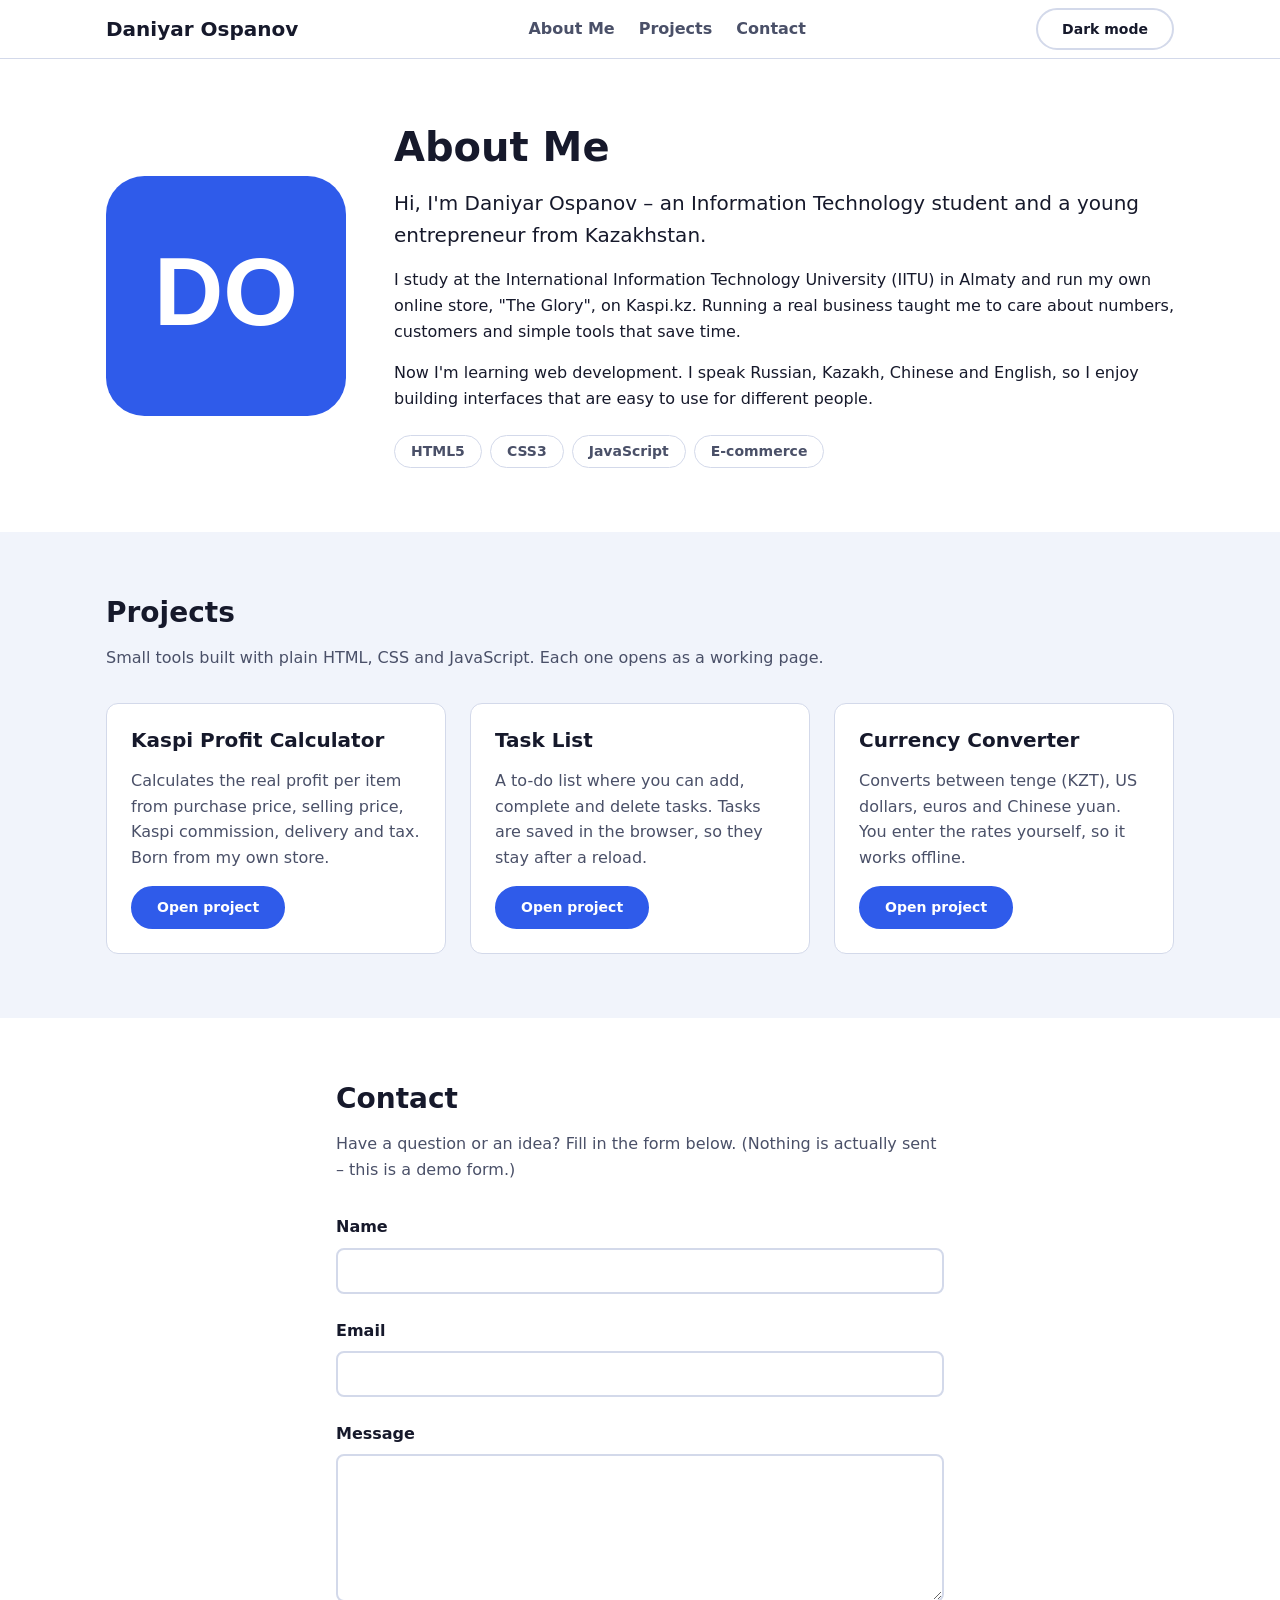
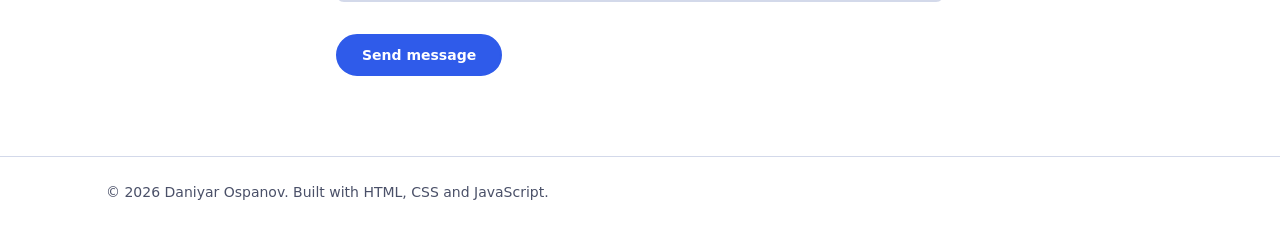
==== index.html @ 4421f018 "Add page structure, styling and theme toggle" ====
<!DOCTYPE html>
<html lang="en">
<head>
  <meta charset="UTF-8">
  <meta name="viewport" content="width=device-width, initial-scale=1">
  <title>Daniyar Ospanov – Portfolio</title>
  <meta name="description" content="Portfolio of Daniyar Ospanov, IT student at IITU and online store owner on Kaspi.kz.">
  <link rel="stylesheet" href="style.css">
  <script>
    /* Apply saved theme before paint to avoid a flash */
    try {
      var t = localStorage.getItem("theme");
      if (!t) t = window.matchMedia("(prefers-color-scheme: dark)").matches ? "dark" : "light";
      document.documentElement.setAttribute("data-theme", t);
    } catch (e) { document.documentElement.setAttribute("data-theme", "light"); }
  </script>
</head>
<body>
  <a class="skip-link" href="#main">Skip to content</a>

  <header class="site-header">
    <div class="container header-inner">
      <a class="logo" href="#about">Daniyar Ospanov</a>
      <nav aria-label="Main navigation">
        <ul class="nav-list">
          <li><a href="#about">About Me</a></li>
          <li><a href="#projects">Projects</a></li>
          <li><a href="#contact">Contact</a></li>
        </ul>
      </nav>
      <button id="theme-toggle" class="btn btn-ghost" type="button" aria-pressed="false">
        <span id="theme-label">Dark mode</span>
      </button>
    </div>
  </header>

  <main id="main">
    <section id="about" class="section" aria-labelledby="about-title">
      <div class="container about-grid">
        <img class="avatar" src="assets/avatar.svg" width="200" height="200" alt="Avatar with the initials DO on a blue background">
        <div>
          <h1 id="about-title">About Me</h1>
          <p class="lead">Hi, I'm Daniyar Ospanov – an Information Technology student and a young entrepreneur from Kazakhstan.</p>
          <p>I study at the International Information Technology University (IITU) in Almaty and run my own online store, "The Glory", on Kaspi.kz. Running a real business taught me to care about numbers, customers and simple tools that save time.</p>
          <p>Now I'm learning web development. I speak Russian, Kazakh, Chinese and English, so I enjoy building interfaces that are easy to use for different people.</p>
          <ul class="chips" aria-label="Skills">
            <li>HTML5</li>
            <li>CSS3</li>
            <li>JavaScript</li>
            <li>E-commerce</li>
          </ul>
        </div>
      </div>
    </section>

    <section id="projects" class="section section-alt" aria-labelledby="projects-title">
      <div class="container">
        <h2 id="projects-title">Projects</h2>
        <p class="section-intro">Small tools built with plain HTML, CSS and JavaScript. Each one opens as a working page.</p>
        <div class="cards">
          <article class="card">
            <h3>Kaspi Profit Calculator</h3>
            <p>Calculates the real profit per item from purchase price, selling price, Kaspi commission, delivery and tax. Born from my own store.</p>
            <a class="btn" href="projects/profit-calculator/index.html">Open project<span class="visually-hidden">: Kaspi Profit Calculator</span></a>
          </article>
          <article class="card">
            <h3>Task List</h3>
            <p>A to-do list where you can add, complete and delete tasks. Tasks are saved in the browser, so they stay after a reload.</p>
            <a class="btn" href="projects/todo/index.html">Open project<span class="visually-hidden">: Task List</span></a>
          </article>
          <article class="card">
            <h3>Currency Converter</h3>
            <p>Converts between tenge (KZT), US dollars, euros and Chinese yuan. You enter the rates yourself, so it works offline.</p>
            <a class="btn" href="projects/converter/index.html">Open project<span class="visually-hidden">: Currency Converter</span></a>
          </article>
        </div>
      </div>
    </section>

    <section id="contact" class="section" aria-labelledby="contact-title">
      <div class="container contact-wrap">
        <h2 id="contact-title">Contact</h2>
        <p class="section-intro">Have a question or an idea? Fill in the form below. (Nothing is actually sent – this is a demo form.)</p>
        <form id="contact-form" novalidate>
          <div class="field">
            <label for="name">Name</label>
            <input id="name" name="name" type="text" autocomplete="name" aria-describedby="name-error">
            <p class="error" id="name-error" role="alert"></p>
          </div>
          <div class="field">
            <label for="email">Email</label>
            <input id="email" name="email" type="text" inputmode="email" autocomplete="email" aria-describedby="email-error">
            <p class="error" id="email-error" role="alert"></p>
          </div>
          <div class="field">
            <label for="message">Message</label>
            <textarea id="message" name="message" rows="5" aria-describedby="message-error"></textarea>
            <p class="error" id="message-error" role="alert"></p>
          </div>
          <button class="btn" type="submit">Send message</button>
          <p id="form-success" class="success" role="status"></p>
        </form>
      </div>
    </section>
  </main>

  <footer class="site-footer">
    <div class="container">
      <p>&copy; 2026 Daniyar Ospanov. Built with HTML, CSS and JavaScript.</p>
    </div>
  </footer>

  <script src="script.js"></script>
</body>
</html>
---- style.css ----
/* ===== Design tokens =====
   Colour set: 2 surfaces, 2 text colours, 1 accent, 1 border, 2 status colours
   Type scale: 14 / 16 / 20 / 28 / 40 px
   Spacing rhythm: multiples of 8px (8, 16, 24, 32, 48, 64) */
:root {
  --bg: #ffffff;
  --bg-alt: #f1f4fb;
  --text: #16192b;
  --text-muted: #4a5068;
  --accent: #2f5bea;
  --accent-text: #ffffff;
  --border: #d3d9ea;
  --danger: #b3261e;
  --success: #1b7a3d;

  --fs-sm: 0.875rem;
  --fs-base: 1rem;
  --fs-md: 1.25rem;
  --fs-lg: 1.75rem;
  --fs-xl: 2.5rem;

  --space-1: 8px;
  --space-2: 16px;
  --space-3: 24px;
  --space-4: 32px;
  --space-6: 48px;
  --space-8: 64px;

  --radius: 12px;
}

:root[data-theme="dark"] {
  --bg: #0f1220;
  --bg-alt: #171b2e;
  --text: #eef0f8;
  --text-muted: #aab0c8;
  --accent: #7b9bff;
  --accent-text: #0f1220;
  --border: #2d3350;
  --danger: #ff8a80;
  --success: #6fd89a;
}

*, *::before, *::after { box-sizing: border-box; }

html { scroll-behavior: smooth; scroll-padding-top: 96px; }

body {
  margin: 0;
  font-family: system-ui, -apple-system, "Segoe UI", Roboto, Arial, sans-serif;
  font-size: var(--fs-base);
  line-height: 1.6;
  color: var(--text);
  background: var(--bg);
  transition: background 0.2s, color 0.2s;
}

img { max-width: 100%; height: auto; display: block; }

h1, h2, h3 { line-height: 1.2; margin: 0 0 var(--space-2); }
h1 { font-size: var(--fs-xl); }
h2 { font-size: var(--fs-lg); }
h3 { font-size: var(--fs-md); }
p { margin: 0 0 var(--space-2); }

a { color: var(--accent); }

/* Visible keyboard focus */
:focus-visible {
  outline: 3px solid var(--accent);
  outline-offset: 3px;
  border-radius: 4px;
}

.container { width: 100%; max-width: 1100px; margin: 0 auto; padding: 0 var(--space-2); }

.visually-hidden {
  position: absolute; width: 1px; height: 1px; overflow: hidden;
  clip: rect(0 0 0 0); white-space: nowrap;
}

.skip-link {
  position: absolute; left: var(--space-2); top: -100px;
  background: var(--accent); color: var(--accent-text);
  padding: var(--space-1) var(--space-2); border-radius: 8px; z-index: 20;
}
.skip-link:focus { top: var(--space-1); }

/* ===== Header (mobile first: stacked) ===== */
.site-header {
  position: sticky; top: 0; z-index: 10;
  background: var(--bg); border-bottom: 1px solid var(--border);
}
.header-inner {
  display: grid;
  grid-template-columns: 1fr auto;
  gap: var(--space-1) var(--space-2);
  align-items: center;
  padding-top: var(--space-1);
  padding-bottom: var(--space-1);
}
.logo { font-weight: 700; font-size: var(--fs-md); color: var(--text); text-decoration: none; }
.site-header nav { grid-column: 1 / -1; grid-row: 2; }
.nav-list { list-style: none; margin: 0; padding: 0; display: flex; gap: var(--space-3); }
.nav-list a { color: var(--text-muted); text-decoration: none; font-weight: 600; font-size: var(--fs-sm); }
.nav-list a:hover { color: var(--accent); }

/* ===== Buttons ===== */
.btn {
  display: inline-block;
  font: inherit; font-weight: 600; font-size: var(--fs-sm);
  padding: var(--space-1) var(--space-3);
  background: var(--accent); color: var(--accent-text);
  border: 2px solid var(--accent); border-radius: 999px;
  cursor: pointer; text-decoration: none;
}
.btn:hover { opacity: 0.9; }
.btn-ghost { background: transparent; color: var(--text); border-color: var(--border); }

/* ===== Sections ===== */
.section { padding: var(--space-6) 0; }
.section-alt { background: var(--bg-alt); }
.section-intro { color: var(--text-muted); margin-bottom: var(--space-4); }

.about-grid { display: grid; gap: var(--space-4); align-items: center; }
.avatar { width: 160px; height: 160px; border-radius: var(--radius); }
.lead { font-size: var(--fs-md); }

.chips { list-style: none; padding: 0; margin: var(--space-3) 0 0; display: flex; flex-wrap: wrap; gap: var(--space-1); }
.chips li {
  font-size: var(--fs-sm); font-weight: 600;
  padding: 4px var(--space-2);
  border: 1px solid var(--border); border-radius: 999px; color: var(--text-muted);
}

/* ===== Project cards (mobile: 1 column) ===== */
.cards { display: grid; gap: var(--space-3); grid-template-columns: 1fr; }
.card {
  background: var(--bg); border: 1px solid var(--border); border-radius: var(--radius);
  padding: var(--space-3); display: flex; flex-direction: column; align-items: flex-start;
}
.card p { color: var(--text-muted); flex: 1; }

/* ===== Form ===== */
.contact-wrap { max-width: 640px; }
.field { margin-bottom: var(--space-3); }
label { display: block; font-weight: 600; margin-bottom: var(--space-1); }
input, textarea {
  width: 100%; font: inherit; color: var(--text); background: var(--bg);
  border: 2px solid var(--border); border-radius: 8px; padding: var(--space-1) var(--space-2);
}
input.invalid, textarea.invalid { border-color: var(--danger); }
.error { color: var(--danger); font-size: var(--fs-sm); margin: var(--space-1) 0 0; min-height: 0; }
.success { color: var(--success); font-weight: 600; margin-top: var(--space-2); }

.site-footer { border-top: 1px solid var(--border); padding: var(--space-3) 0; color: var(--text-muted); font-size: var(--fs-sm); }
.site-footer p { margin: 0; }

/* ===== Desktop layout (real layout change) ===== */
@media (min-width: 900px) {
  .header-inner { grid-template-columns: auto 1fr auto; }
  .site-header nav { grid-column: auto; grid-row: auto; justify-self: center; }
  .nav-list a { font-size: var(--fs-base); }

  .section { padding: var(--space-8) 0; }
  .about-grid { grid-template-columns: 240px 1fr; gap: var(--space-6); }
  .avatar { width: 240px; height: 240px; }
  .cards { grid-template-columns: repeat(3, 1fr); }
}

@media (prefers-reduced-motion: reduce) {
  html { scroll-behavior: auto; }
  body { transition: none; }
}
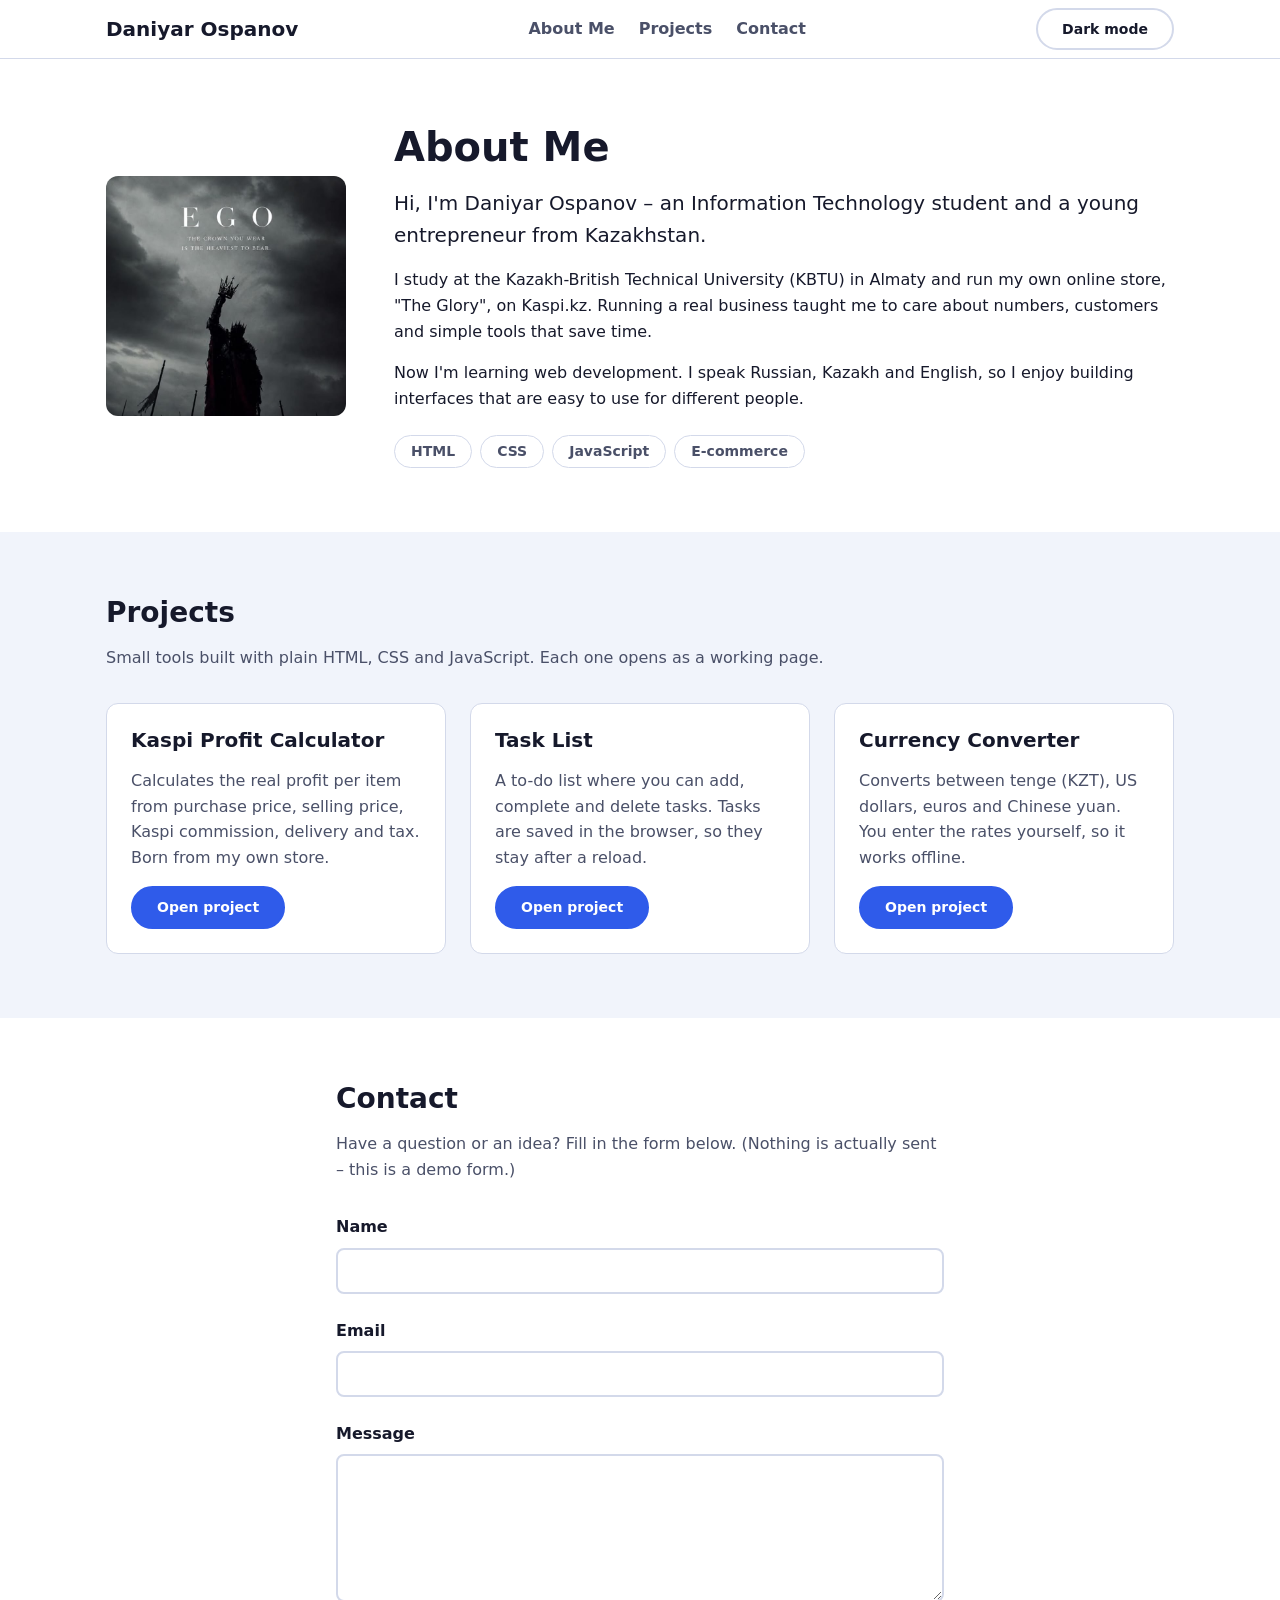
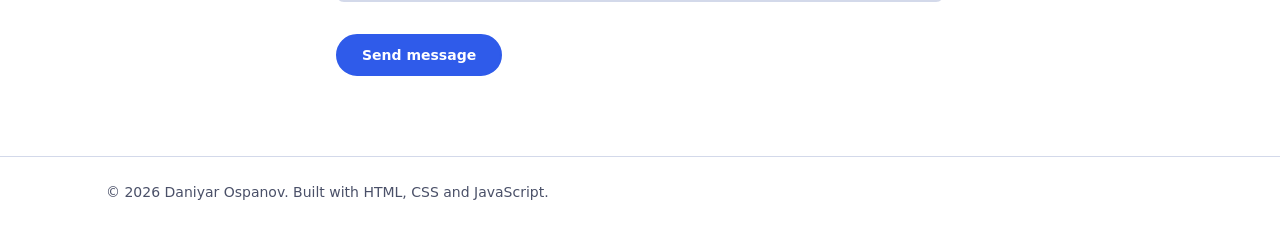
==== commit 58b9f6be: "Replace avatar with my own photo" ====
--- a/index.html
+++ b/index.html
@@ -4,7 +4,7 @@
   <meta charset="UTF-8">
   <meta name="viewport" content="width=device-width, initial-scale=1">
   <title>Daniyar Ospanov – Portfolio</title>
-  <meta name="description" content="Portfolio of Daniyar Ospanov, IT student at IITU and online store owner on Kaspi.kz.">
+  <meta name="description" content="Portfolio of Daniyar Ospanov, IT student at KBTU and online store owner on Kaspi.kz.">
   <link rel="stylesheet" href="style.css">
   <script>
     /* Apply saved theme before paint to avoid a flash */
@@ -37,15 +37,15 @@
   <main id="main">
     <section id="about" class="section" aria-labelledby="about-title">
       <div class="container about-grid">
-        <img class="avatar" src="assets/avatar.svg" width="200" height="200" alt="Avatar with the initials DO on a blue background">
+        <img class="avatar" src="assets/photo.jpeg" width="200" height="200" alt="Avatar with the initials DO on a blue background">
         <div>
           <h1 id="about-title">About Me</h1>
           <p class="lead">Hi, I'm Daniyar Ospanov – an Information Technology student and a young entrepreneur from Kazakhstan.</p>
-          <p>I study at the International Information Technology University (IITU) in Almaty and run my own online store, "The Glory", on Kaspi.kz. Running a real business taught me to care about numbers, customers and simple tools that save time.</p>
-          <p>Now I'm learning web development. I speak Russian, Kazakh, Chinese and English, so I enjoy building interfaces that are easy to use for different people.</p>
+          <p>I study at the Kazakh-British Technical University (KBTU) in Almaty and run my own online store, "The Glory", on Kaspi.kz. Running a real business taught me to care about numbers, customers and simple tools that save time.</p>
+          <p>Now I'm learning web development. I speak Russian, Kazakh and English, so I enjoy building interfaces that are easy to use for different people.</p>
           <ul class="chips" aria-label="Skills">
-            <li>HTML5</li>
-            <li>CSS3</li>
+            <li>HTML</li>
+            <li>CSS</li>
             <li>JavaScript</li>
             <li>E-commerce</li>
           </ul>
--- a/style.css
+++ b/style.css
@@ -123,7 +123,7 @@
 .section-intro { color: var(--text-muted); margin-bottom: var(--space-4); }
 
 .about-grid { display: grid; gap: var(--space-4); align-items: center; }
-.avatar { width: 160px; height: 160px; border-radius: var(--radius); }
+.avatar { width: 160px; height: 160px; object-fit: cover; border-radius: var(--radius); }
 .lead { font-size: var(--fs-md); }
 
 .chips { list-style: none; padding: 0; margin: var(--space-3) 0 0; display: flex; flex-wrap: wrap; gap: var(--space-1); }
